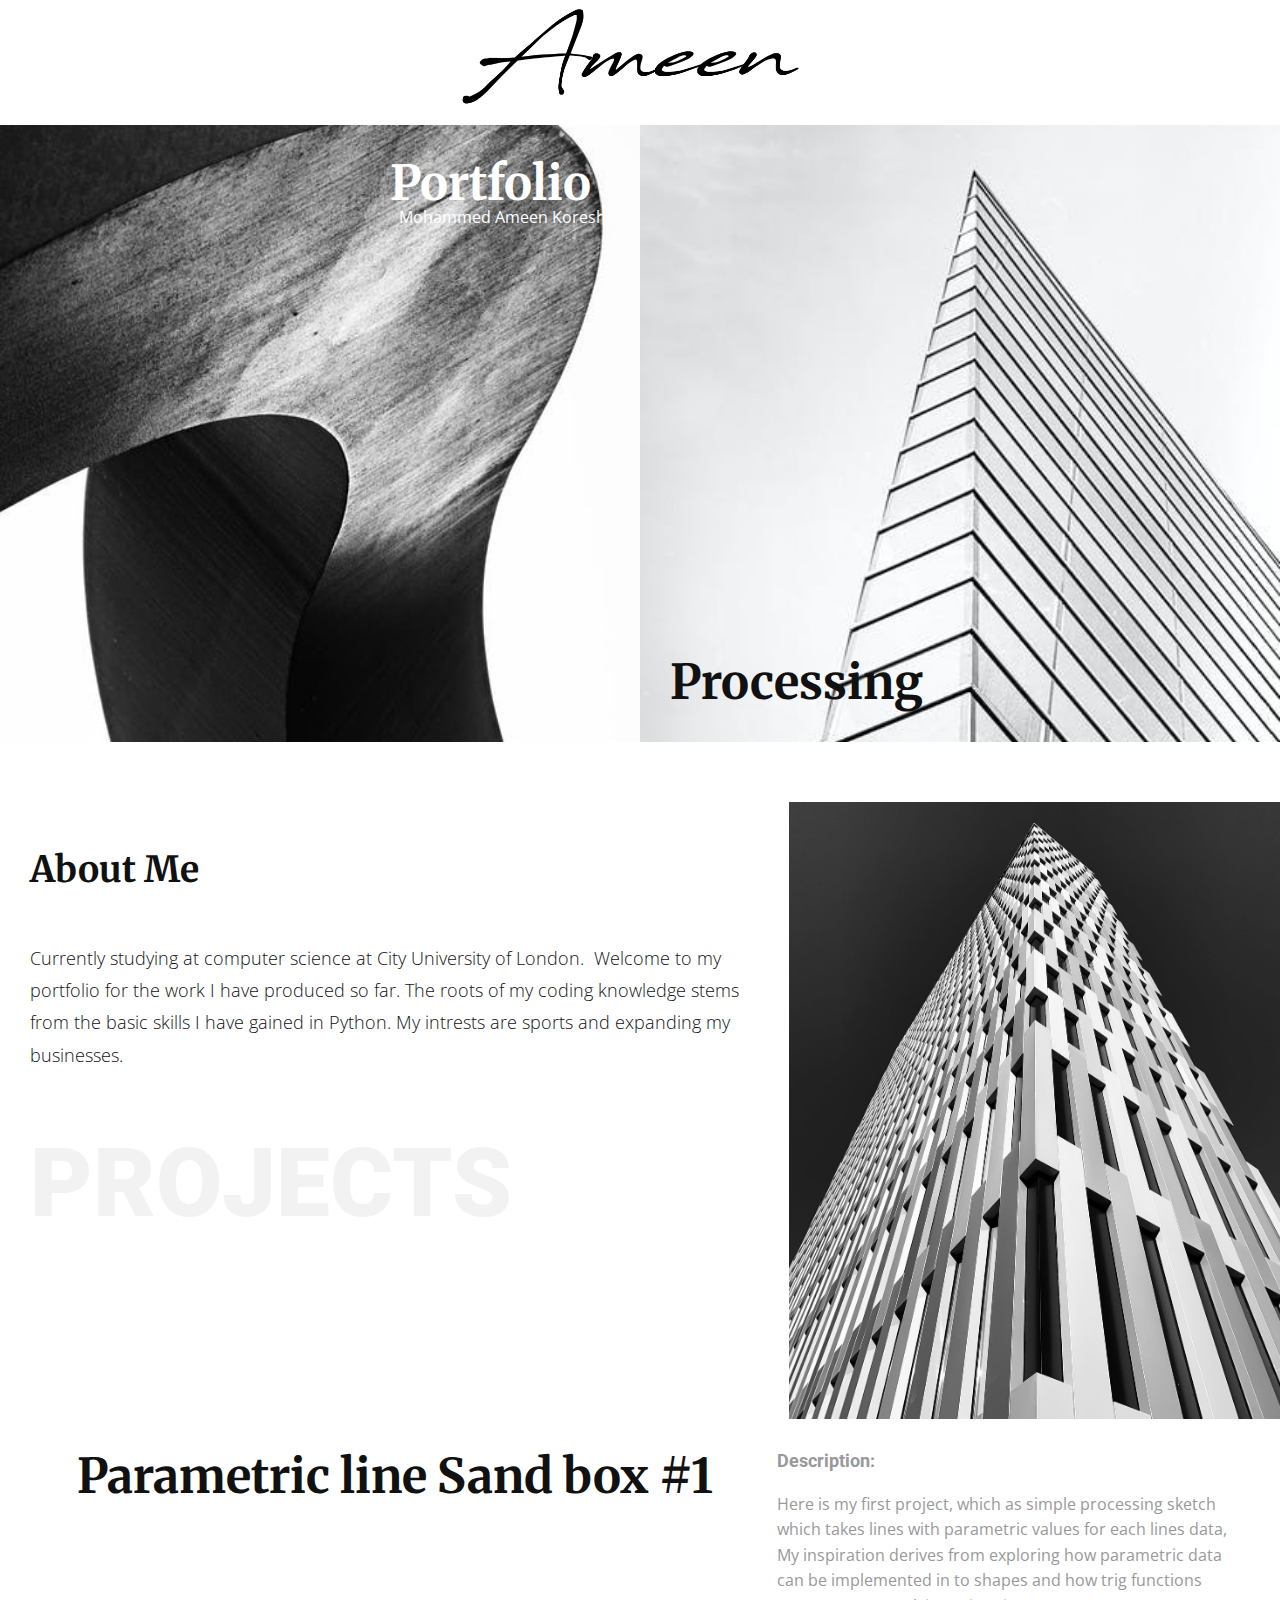
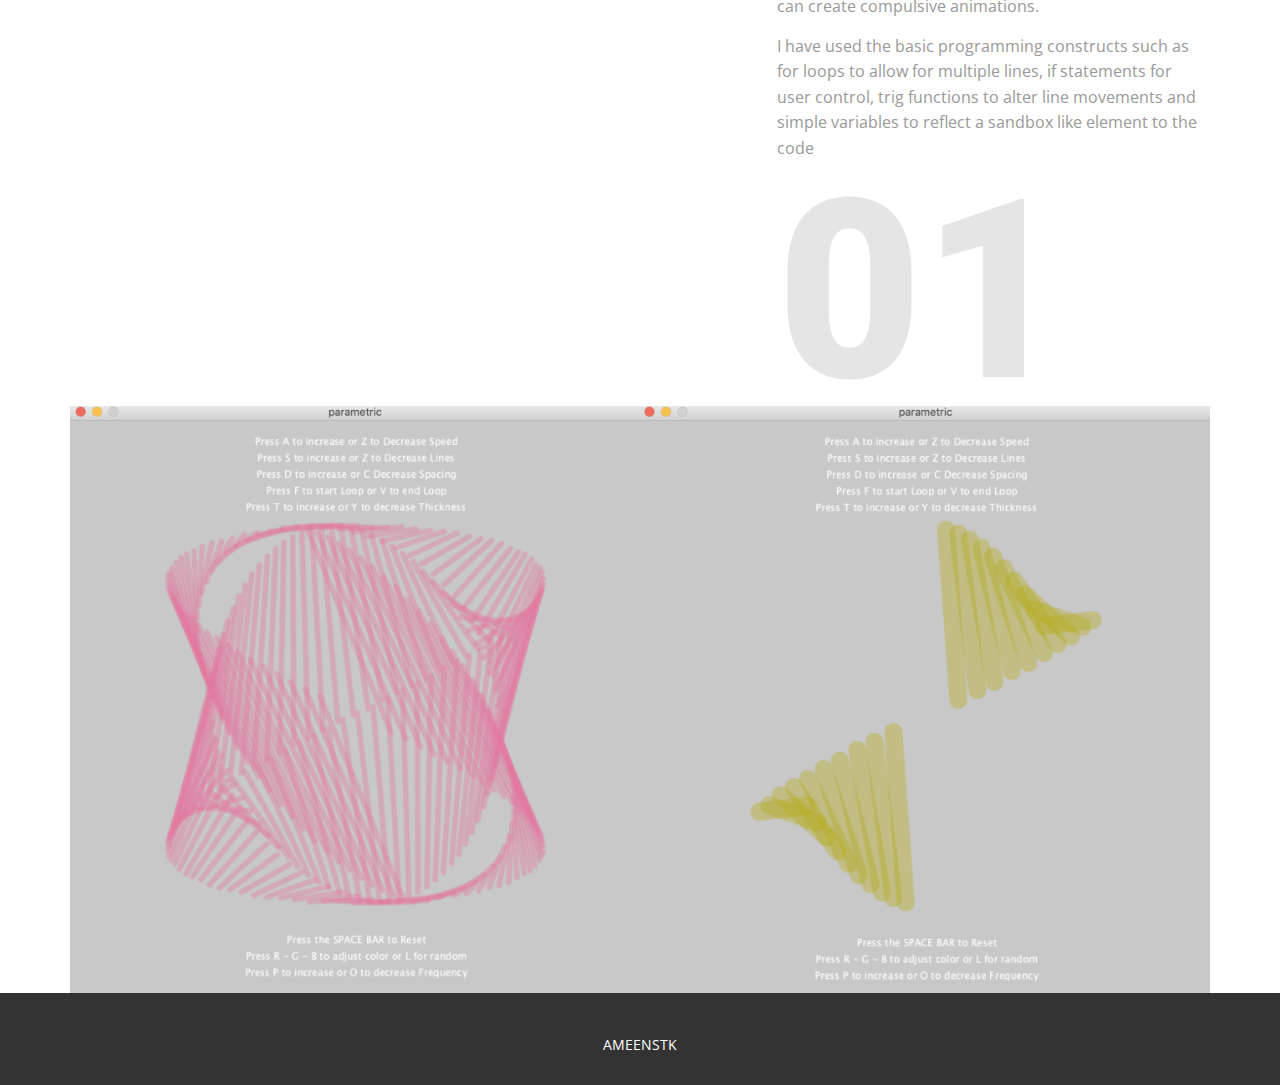
==== AmeenSTKs-Portfolio.html @ 67f72723 "ch" ====
<!DOCTYPE html>
<html style="font-size: 16px;">
  <head>
    <meta name="viewport" content="width=device-width, initial-scale=1.0">
    <meta charset="utf-8">
    <meta name="keywords" content="About Collaboration, business strategy, We help to capitalize on low hanging fruit to identify a ballpark value added activity to beta test. Nanotechnology immersion along the information highway will close the loop on focusing on the line., strategy, minimal, 01, ModernDesign">
    <meta name="description" content="">
    <meta name="page_type" content="np-template-header-footer-from-plugin">
    <title>AmeenSTKs Portfolio</title>
    <link rel="stylesheet" href="nicepage.css" media="screen">
<link rel="stylesheet" href="AmeenSTKs-Portfolio.css" media="screen">
    <script class="u-script" type="text/javascript" src="jquery.js" defer=""></script>
    <script class="u-script" type="text/javascript" src="nicepage.js" defer=""></script>
    <meta name="generator" content="Nicepage 2.27.1, nicepage.com">
    <link id="u-theme-google-font" rel="stylesheet" href="https://fonts.googleapis.com/css?family=Roboto:100,100i,300,300i,400,400i,500,500i,700,700i,900,900i|Open+Sans:300,300i,400,400i,600,600i,700,700i,800,800i">
    <link id="u-page-google-font" rel="stylesheet" href="https://fonts.googleapis.com/css?family=Merriweather:300,300i,400,400i,700,700i,900,990i|Roboto:100,100i,300,300i,400,400i,500,500i,700,700i,900,900i">
    
    
    
    
    <script type="application/ld+json">{
		"@context": "http://schema.org",
		"@type": "Organization",
		"name": "ameen",
		"url": "index.html"
}</script>
    <meta property="og:title" content="AmeenSTKs Portfolio">
    <meta property="og:type" content="website">
    <meta name="theme-color" content="#478ac9">
    <link rel="canonical" href="index.html">
    <meta property="og:url" content="index.html">
  </head>
  <body class="u-body"><header class="u-align-left u-clearfix u-header u-header" id="sec-c61f"><div class="u-clearfix u-sheet u-sheet-1">
        <img src="images/ameen.png" alt="" class="u-absolute-hcenter-lg u-absolute-hcenter-md u-absolute-hcenter-sm u-absolute-hcenter-xs u-expanded-height-lg u-expanded-height-md u-expanded-height-sm u-expanded-height-xs u-image u-image-default u-image-1" data-image-width="1500" data-image-height="500">
      </div></header>
    <section class="u-clearfix u-section-1" id="carousel_5f5e">
      <div class="u-clearfix u-expanded-width u-layout-wrap u-layout-wrap-1">
        <div class="u-layout">
          <div class="u-layout-row">
            <div class="u-align-right u-container-style u-image u-layout-cell u-size-30 u-image-1" data-image-width="500" data-image-height="750">
              <div class="u-container-layout u-valign-top u-container-layout-1">
                <h3 class="u-custom-font u-font-merriweather u-text u-text-body-alt-color u-text-1">Portfolio</h3>
                <p class="u-text u-text-body-alt-color u-text-2">Mohammed Ameen Koreshi</p>
              </div>
            </div>
            <div class="u-container-style u-image u-layout-cell u-right-cell u-size-30 u-image-2" data-image-width="422" data-image-height="750">
              <div class="u-container-layout u-valign-bottom-xl u-container-layout-2">
                <h3 class="u-custom-font u-font-merriweather u-text u-text-default u-text-3">Processing</h3>
              </div>
            </div>
          </div>
        </div>
      </div>
    </section>
    <section class="u-clearfix u-section-2" id="carousel_8c36">
      <div class="u-clearfix u-expanded-width u-layout-wrap u-layout-wrap-1">
        <div class="u-layout">
          <div class="u-layout-row">
            <div class="u-align-left u-container-style u-layout-cell u-left-cell u-size-37 u-layout-cell-1">
              <div class="u-container-layout u-valign-bottom-lg u-valign-bottom-md u-valign-bottom-sm u-valign-bottom-xs u-container-layout-1">
                <h2 class="u-custom-font u-font-merriweather u-text u-text-1">About Me</h2>
                <p class="u-text u-text-2">Currently studying at computer science at City University of London.&nbsp; Welcome to my portfolio for the work I have produced so far. The roots of my coding knowledge stems from the basic skills I have gained in Python. My intrests are sports and expanding my businesses.</p>
                <h1 class="u-text u-text-default u-text-grey-5 u-title u-text-3">PROJECTS</h1>
              </div>
            </div>
            <div class="u-container-style u-image u-layout-cell u-right-cell u-size-23 u-image-1">
              <div class="u-container-layout u-container-layout-2"></div>
            </div>
          </div>
        </div>
      </div>
    </section>
    <section class="u-clearfix u-valign-bottom-md u-valign-bottom-sm u-valign-bottom-xs u-section-3" id="carousel_b4fc">
      <div class="u-clearfix u-expanded-width u-layout-wrap u-layout-wrap-1">
        <div class="u-layout">
          <div class="u-layout-row">
            <div class="u-container-style u-layout-cell u-left-cell u-size-35 u-layout-cell-1">
              <div class="u-container-layout u-valign-top-lg u-valign-top-md u-valign-top-sm u-valign-top-xl u-container-layout-1">
                <h2 class="u-custom-font u-font-merriweather u-text u-text-1">Parametric line Sand box #1</h2>
                <div class="u-expand-resize u-shading u-uploaded-video u-video u-video-contain u-video-1">
                  <div style=" position: absolute;width:178%;left:-39%;height:178%;top:-39%" class="embed-responsive">
                    <iframe style="position: absolute;top: 0;left: 0;width: 100%;height: 100%;" class="embed-responsive-item" src="https://app.desktop.nicepage.com/app_desktop.html?autoplay=1" frameborder="0" allowfullscreen=""></iframe>
                  </div>
                </div>
              </div>
            </div>
            <div class="u-container-style u-layout-cell u-right-cell u-size-25 u-layout-cell-2">
              <div class="u-container-layout u-container-layout-2">
                <h6 class="u-text u-text-grey-40 u-text-2">Description:</h6>
                <p class="u-align-justify-md u-align-justify-sm u-align-justify-xs u-text u-text-grey-40 u-text-3">Here is my first project, which as simple processing sketch which takes lines with parametric values for each lines data, My inspiration derives from exploring how parametric data can be implemented in to shapes and how trig functions can create compulsive animations.</p>
                <p class="u-align-justify-md u-align-justify-sm u-align-justify-xs u-text u-text-grey-40 u-text-4">I have used the basic programming constructs such as for loops to allow for multiple lines, if statements for user control, trig functions to alter line movements and simple variables to reflect a sandbox like element to the code<br>
                </p>
                <h1 class="u-custom-font u-font-roboto u-text u-text-grey-10 u-text-5">01</h1>
              </div>
            </div>
          </div>
        </div>
      </div>
      <img src="images/k.png" alt="" class="u-image u-image-default u-image-1" data-image-width="1363" data-image-height="704">
    </section>
    
    
    <footer class="u-align-center u-clearfix u-footer u-grey-80 u-footer" id="sec-9068"><div class="u-clearfix u-sheet u-sheet-1">
        <p class="u-small-text u-text u-text-variant u-text-1">AMEENSTK</p>
      </div></footer>
  </body>
</html>
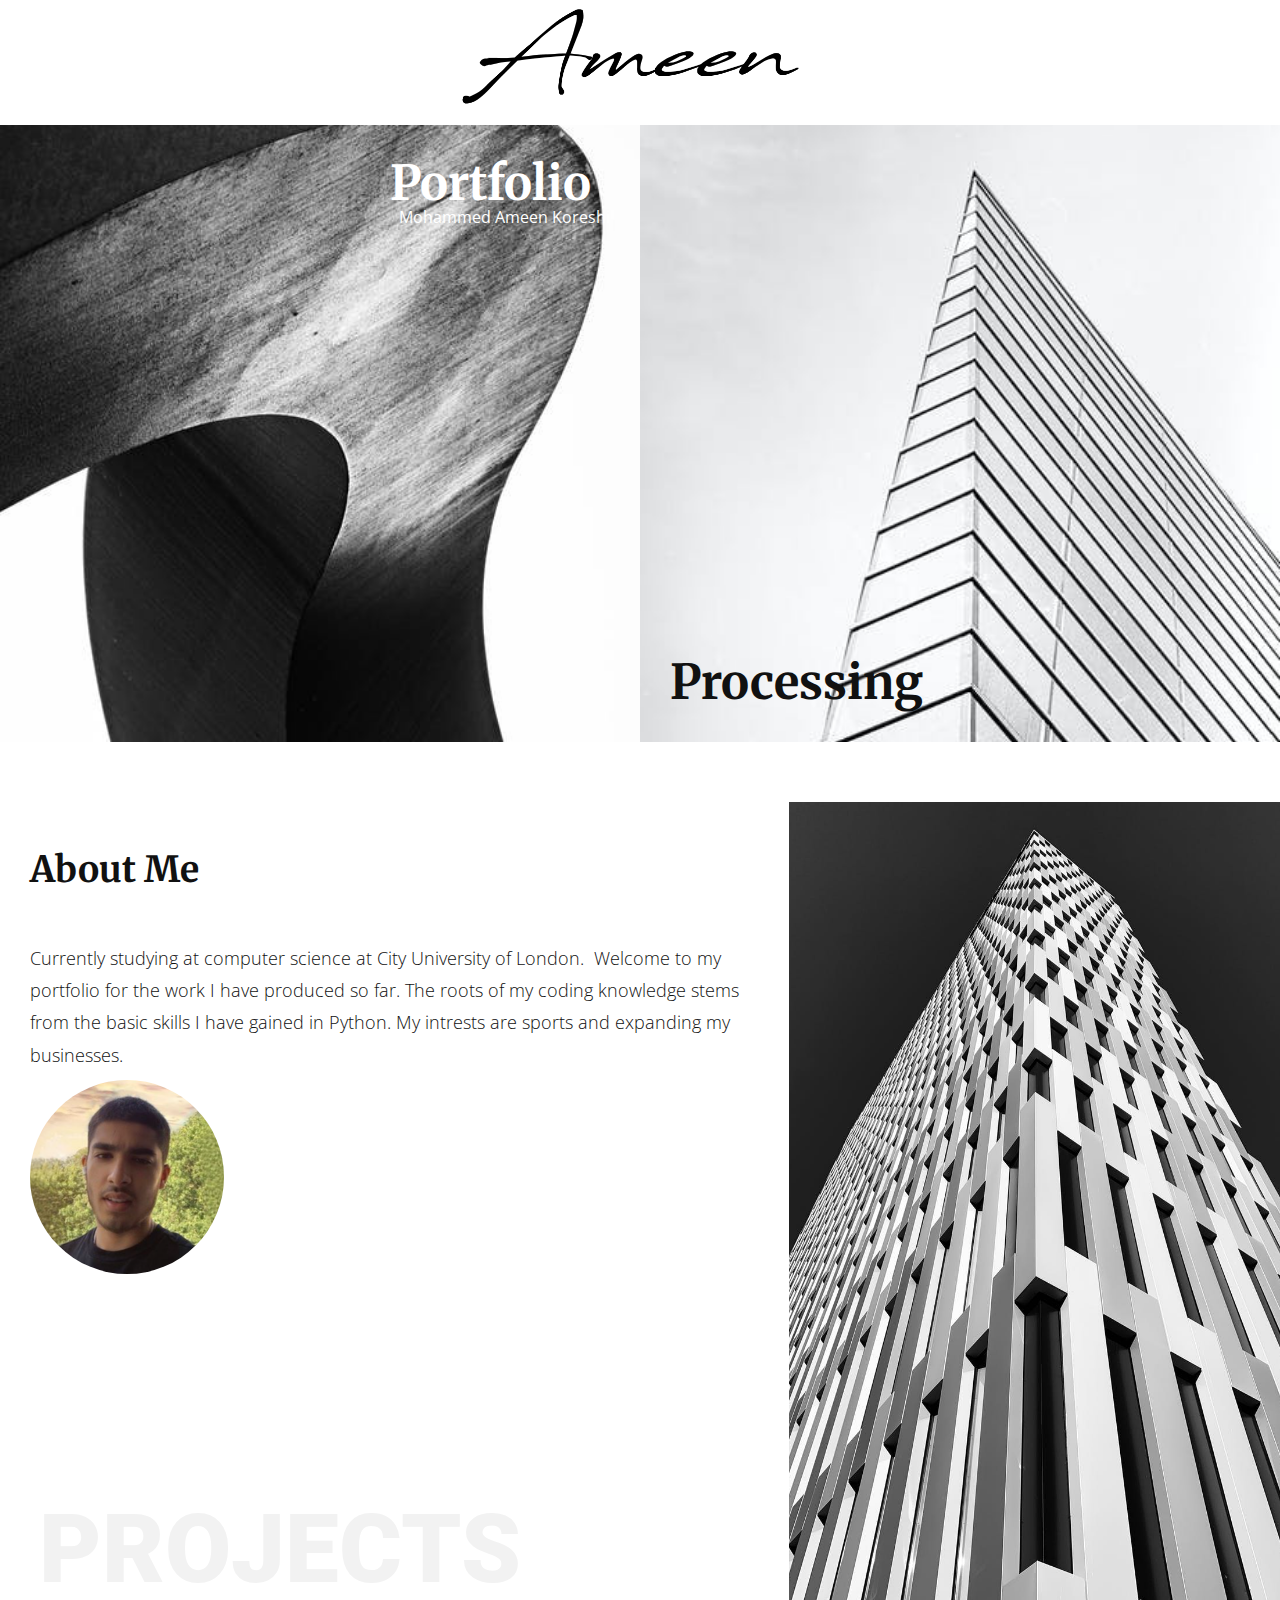
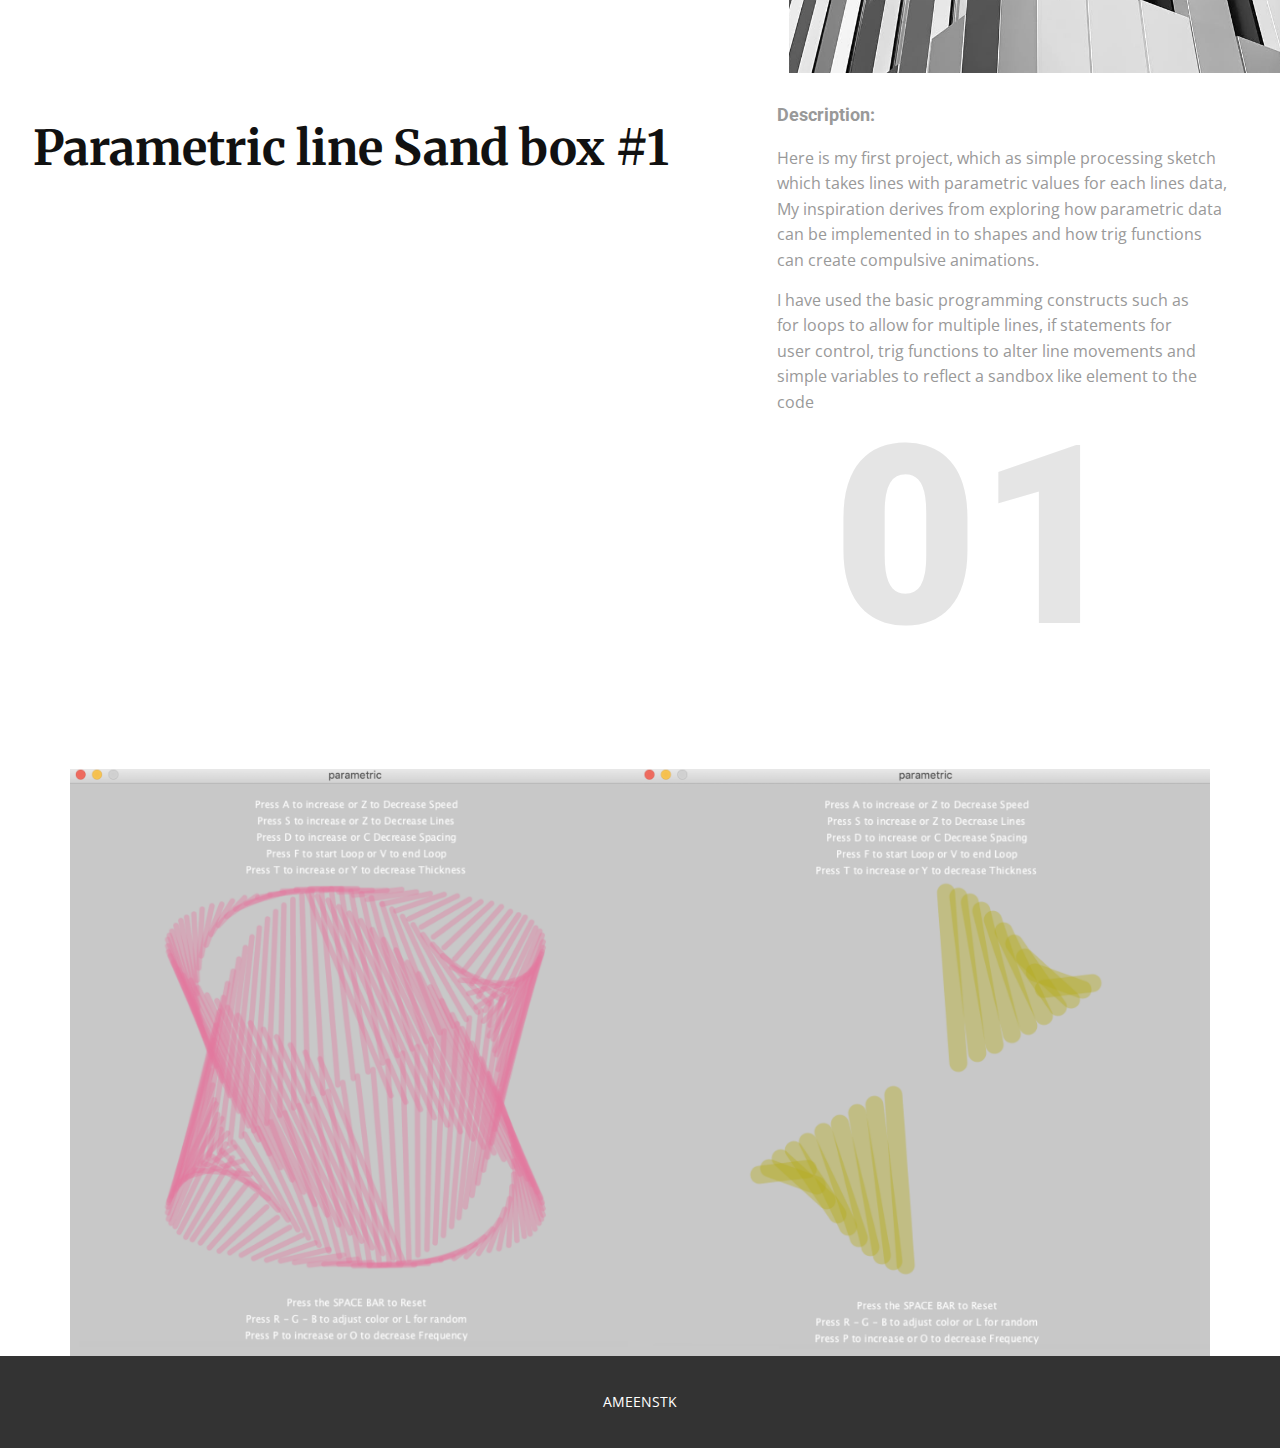
==== commit 4830adf6: "h" ====
--- a/AmeenSTKs-Portfolio.html
+++ b/AmeenSTKs-Portfolio.html
@@ -57,29 +57,30 @@
         <div class="u-layout">
           <div class="u-layout-row">
             <div class="u-align-left u-container-style u-layout-cell u-left-cell u-size-37 u-layout-cell-1">
-              <div class="u-container-layout u-valign-bottom-lg u-valign-bottom-md u-valign-bottom-sm u-valign-bottom-xs u-container-layout-1">
+              <div class="u-container-layout u-valign-top-lg u-valign-top-md u-valign-top-sm u-valign-top-xs u-container-layout-1">
                 <h2 class="u-custom-font u-font-merriweather u-text u-text-1">About Me</h2>
                 <p class="u-text u-text-2">Currently studying at computer science at City University of London.&nbsp; Welcome to my portfolio for the work I have produced so far. The roots of my coding knowledge stems from the basic skills I have gained in Python. My intrests are sports and expanding my businesses.</p>
+                <div alt="" class="u-image u-image-circle u-image-1" data-image-width="580" data-image-height="586"></div>
                 <h1 class="u-text u-text-default u-text-grey-5 u-title u-text-3">PROJECTS</h1>
               </div>
             </div>
-            <div class="u-container-style u-image u-layout-cell u-right-cell u-size-23 u-image-1">
+            <div class="u-container-style u-image u-layout-cell u-right-cell u-size-23 u-image-2">
               <div class="u-container-layout u-container-layout-2"></div>
             </div>
           </div>
         </div>
       </div>
     </section>
-    <section class="u-clearfix u-valign-bottom-md u-valign-bottom-sm u-valign-bottom-xs u-section-3" id="carousel_b4fc">
+    <section class="u-clearfix u-section-3" id="carousel_b4fc">
       <div class="u-clearfix u-expanded-width u-layout-wrap u-layout-wrap-1">
         <div class="u-layout">
           <div class="u-layout-row">
             <div class="u-container-style u-layout-cell u-left-cell u-size-35 u-layout-cell-1">
-              <div class="u-container-layout u-valign-top-lg u-valign-top-md u-valign-top-sm u-valign-top-xl u-container-layout-1">
+              <div class="u-container-layout u-container-layout-1">
                 <h2 class="u-custom-font u-font-merriweather u-text u-text-1">Parametric line Sand box #1</h2>
-                <div class="u-expand-resize u-shading u-uploaded-video u-video u-video-contain u-video-1">
+                <div class="u-expand-resize u-shading u-video u-video-1">
                   <div style=" position: absolute;width:178%;left:-39%;height:178%;top:-39%" class="embed-responsive">
-                    <iframe style="position: absolute;top: 0;left: 0;width: 100%;height: 100%;" class="embed-responsive-item" src="https://app.desktop.nicepage.com/app_desktop.html?autoplay=1" frameborder="0" allowfullscreen=""></iframe>
+                    <iframe style="position: absolute;top: 0;left: 0;width: 100%;height: 100%;" class="embed-responsive-item" src="https://player.vimeo.com/video/466357451?loop=0&amp;muted=0&amp;title=0&amp;autoplay=1" frameborder="0" allowfullscreen=""></iframe>
                   </div>
                 </div>
               </div>
@@ -100,7 +101,7 @@
     </section>
     
     
-    <footer class="u-align-center u-clearfix u-footer u-grey-80 u-footer" id="sec-9068"><div class="u-clearfix u-sheet u-sheet-1">
+    <footer class="u-align-center u-clearfix u-footer u-grey-80 u-footer" id="sec-9068"><div class="u-clearfix u-sheet u-valign-middle u-sheet-1">
         <p class="u-small-text u-text u-text-variant u-text-1">AMEENSTK</p>
       </div></footer>
   </body>
--- a/nicepage.css
+++ b/nicepage.css
@@ -30197,8 +30197,9 @@
 .u-header .u-image-1 {width: 340px; height: auto; margin-top: initial; margin-bottom: initial} }
  .u-footer {background-image: none}
 .u-footer .u-sheet-1 {min-height: 92px}
-.u-footer .u-text-1 {width: 417px; margin: 41px auto 29px} 
-@media (max-width: 1199px){ .u-footer .u-sheet-1 {min-height: 99px} }
+.u-footer .u-text-1 {width: 417px; margin: 35px auto} 
+@media (max-width: 1199px){ .u-footer .u-sheet-1 {min-height: 99px}
+.u-footer .u-text-1 {width: 417px} }
 @media (max-width: 991px){ .u-footer .u-sheet-1 {min-height: 76px} }
 @media (max-width: 767px){ .u-footer .u-sheet-1 {min-height: 57px} }
 @media (max-width: 575px){ .u-footer .u-sheet-1 {min-height: 36px}
--- a/AmeenSTKs-Portfolio.css
+++ b/AmeenSTKs-Portfolio.css
@@ -37,94 +37,101 @@
 .u-section-1 .u-image-2 {min-height: 368px}
 .u-section-1 .u-text-3 {font-size: 1.875rem; margin-top: 0} }.u-section-2 {background-image: none; min-height: 614px}
 .u-section-2 .u-layout-wrap-1 {margin: 0 0 0 auto}
-.u-section-2 .u-layout-cell-1 {min-height: 617px}
+.u-section-2 .u-layout-cell-1 {min-height: 871px}
 .u-section-2 .u-container-layout-1 {padding: 30px}
 .u-section-2 .u-text-1 {line-height: 1.6; font-weight: 700; background-image: none; font-size: 2.25rem; margin: 9px 0 0}
 .u-section-2 .u-text-2 {font-size: 1.125rem; line-height: 1.8; font-weight: 300; margin: 43px 0 0}
-.u-section-2 .u-text-3 {font-weight: 900; font-size: 6rem; line-height: 1; margin: 64px auto 0 0}
-.u-section-2 .u-image-1 {min-height: 617px; background-image: url("images/pexels-photo-4214764.jpeg"); background-position: 50% 0%}
+.u-section-2 .u-image-1 {width: 194px; height: 194px; background-image: url("images/Screenshot2020-10-08at20.44.09.png"); background-position: 50% 50%; margin: 9px auto 0 0}
+.u-section-2 .u-text-3 {font-weight: 900; font-size: 6rem; line-height: 1; margin: 227px auto 0 9px}
+.u-section-2 .u-image-2 {min-height: 617px; background-image: url("images/pexels-photo-4214764.jpeg"); background-position: 50% 0%}
 .u-section-2 .u-container-layout-2 {padding: 30px} 
 
 @media (max-width: 1199px){ .u-section-2 {min-height: 506px}
 .u-section-2 .u-layout-wrap-1 {margin-right: initial; margin-left: initial}
-.u-section-2 .u-layout-cell-1 {min-height: 644px}
+.u-section-2 .u-layout-cell-1 {min-height: 967px}
 .u-section-2 .u-container-layout-1 {padding-top: 25px}
-.u-section-2 .u-text-1 {margin-top: 0}
-.u-section-2 .u-text-2 {margin-top: 0}
-.u-section-2 .u-text-3 {margin-top: 308px; margin-left: 50px; margin-right: 50px}
-.u-section-2 .u-image-1 {min-height: 509px} }
+.u-section-2 .u-text-1 {width: auto; margin-top: 0; margin-right: -9px; margin-left: 9px}
+.u-section-2 .u-text-2 {width: auto; margin-top: 0; margin-right: -9px; margin-left: 9px}
+.u-section-2 .u-image-1 {margin-top: 16px; margin-left: 9px}
+.u-section-2 .u-text-3 {margin-top: 421px; margin-left: 50px; margin-right: 50px}
+.u-section-2 .u-image-2 {min-height: 509px} }
 
 @media (max-width: 991px){ .u-section-2 {min-height: 388px}
 .u-section-2 .u-layout-cell-1 {min-height: 100px}
-.u-section-2 .u-text-3 {font-size: 3rem; margin-right: 37px; margin-left: 37px; width: auto}
-.u-section-2 .u-image-1 {min-height: 390px} }
+.u-section-2 .u-text-1 {margin-left: 0; margin-right: 0}
+.u-section-2 .u-text-2 {margin-left: 0; margin-right: 0}
+.u-section-2 .u-image-1 {margin-top: -81px; margin-left: 0}
+.u-section-2 .u-text-3 {font-size: 3rem; width: auto; margin-top: 156px; margin-left: 37px; margin-right: 37px}
+.u-section-2 .u-image-2 {min-height: 390px} }
 
 @media (max-width: 767px){ .u-section-2 {min-height: 973px}
 .u-section-2 .u-container-layout-1 {padding-left: 10px; padding-right: 10px}
-.u-section-2 .u-text-3 {font-size: 4.5rem; margin-right: 50px; margin-left: 50px}
-.u-section-2 .u-image-1 {min-height: 763px}
+.u-section-2 .u-image-1 {margin-top: -57px}
+.u-section-2 .u-text-3 {font-size: 4.5rem; margin-top: 132px; margin-left: 50px; margin-right: 50px}
+.u-section-2 .u-image-2 {min-height: 763px}
 .u-section-2 .u-container-layout-2 {padding-left: 10px; padding-right: 10px} }
 
 @media (max-width: 575px){ .u-section-2 {min-height: 650px}
 .u-section-2 .u-text-1 {font-size: 1.875rem}
-.u-section-2 .u-text-3 {font-size: 3rem; margin-right: 31px; margin-left: 31px}
-.u-section-2 .u-image-1 {min-height: 553px} }.u-section-3 {min-height: 1174px}
+.u-section-2 .u-image-1 {margin-top: -81px}
+.u-section-2 .u-text-3 {font-size: 3rem; margin-top: 156px; margin-left: 31px; margin-right: 31px}
+.u-section-2 .u-image-2 {min-height: 553px} }.u-section-3 {min-height: 1174px}
 .u-section-3 .u-layout-wrap-1 {margin: 1px auto 0 0}
-.u-section-3 .u-layout-cell-1 {min-height: 667px}
+.u-section-3 .u-layout-cell-1 {min-height: 776px}
 .u-section-3 .u-container-layout-1 {padding: 30px 30px 27px}
-.u-section-3 .u-text-1 {font-size: 3rem; font-weight: 700; margin: 0 -44px 0 47px}
-.u-section-3 .u-video-1 {width: 628px; height: 381px; filter: brightness(0.45); margin: 18px auto 0 45px}
+.u-section-3 .u-text-1 {font-size: 3rem; font-weight: 700; margin: 18px 0 0 3px}
+.u-section-3 .u-video-1 {width: 609px; height: 471px; filter: brightness(0.45); animation-duration: 1000ms; margin: 39px 32px 0 auto}
 .u-section-3 .u-layout-cell-2 {min-height: 667px}
 .u-section-3 .u-container-layout-2 {padding: 30px}
 .u-section-3 .u-text-2 {font-weight: 700; margin: 0 360px 0 0}
 .u-section-3 .u-text-3 {margin: 20px 18px 0 0}
 .u-section-3 .u-text-4 {font-size: 1rem; margin: 14px 46px 0 0}
-.u-section-3 .u-text-5 {font-size: 15.625rem; line-height: 0.8; font-weight: 900; margin: 30px auto 0}
+.u-section-3 .u-text-5 {font-size: 15.625rem; line-height: 0.8; font-weight: 900; margin: 22px -56px 0 56px}
 .u-section-3 .u-image-1 {width: 1140px; height: 587px; margin: -81px auto 0} 
 
-@media (max-width: 1199px){ .u-section-3 {min-height: 1389px}
-.u-section-3 .u-layout-wrap-1 {margin-right: initial; margin-left: initial}
+@media (max-width: 1199px){ .u-section-3 {min-height: 1102px}
+.u-section-3 .u-layout-wrap-1 {margin-top: 2px; margin-right: initial; margin-left: initial}
 .u-section-3 .u-layout-cell-1 {min-height: 693px}
 .u-section-3 .u-container-layout-1 {padding-bottom: 0}
-.u-section-3 .u-text-1 {width: auto; margin-right: -30px; margin-left: 30px}
-.u-section-3 .u-video-1 {width: 488px; margin-top: 52px; margin-right: 17px; margin-left: auto}
+.u-section-3 .u-text-1 {width: auto; margin-top: -51px; margin-right: -30px; margin-left: 30px}
+.u-section-3 .u-video-1 {width: 488px; margin-top: -1px; margin-right: 17px}
 .u-section-3 .u-layout-cell-2 {min-height: 693px}
 .u-section-3 .u-container-layout-2 {padding-top: 3px}
 .u-section-3 .u-text-2 {width: auto; margin-top: 52px; margin-right: 115px}
 .u-section-3 .u-text-3 {width: auto; margin-top: 8px; margin-right: 42px}
 .u-section-3 .u-text-4 {width: auto; margin-top: 12px; margin-right: 20px}
-.u-section-3 .u-text-5 {width: auto; margin-top: 8px; margin-left: 31px}
-.u-section-3 .u-image-1 {width: 940px; height: 487px} }
+.u-section-3 .u-text-5 {width: auto; margin-top: 8px; margin-right: 0; margin-left: 31px}
+.u-section-3 .u-image-1 {width: 940px; height: 487px; margin-bottom: 2px} }
 
 @media (max-width: 991px){ .u-section-3 {min-height: 1060px}
 .u-section-3 .u-layout-cell-1 {min-height: 654px}
-.u-section-3 .u-text-1 {margin-right: -17px; margin-left: 17px}
-.u-section-3 .u-video-1 {width: 360px; height: 460px; margin-top: 29px}
+.u-section-3 .u-text-1 {margin-top: 5px; margin-right: -17px; margin-left: 17px}
+.u-section-3 .u-video-1 {width: 360px; height: 460px; margin-top: -80px}
 .u-section-3 .u-layout-cell-2 {min-height: 654px}
 .u-section-3 .u-text-2 {margin-top: 22px; margin-right: 94px; margin-left: -26px}
 .u-section-3 .u-text-3 {margin-top: 17px; margin-right: 26px; margin-left: -26px}
 .u-section-3 .u-text-4 {margin-top: 10px; margin-right: 26px; margin-left: -26px}
 .u-section-3 .u-text-5 {margin: 22px 22px -46px -30px}
-.u-section-3 .u-image-1 {width: 720px; height: 373px; margin-top: 32px} }
+.u-section-3 .u-image-1 {width: 720px; height: 373px} }
 
 @media (max-width: 767px){ .u-section-3 {min-height: 1374px}
-.u-section-3 .u-layout-cell-1 {min-height: 100px}
+.u-section-3 .u-layout-cell-1 {min-height: 519px}
 .u-section-3 .u-container-layout-1 {padding-left: 10px; padding-right: 10px}
 .u-section-3 .u-layout-cell-2 {min-height: 368px}
 .u-section-3 .u-container-layout-2 {padding-left: 10px; padding-right: 10px}
 .u-section-3 .u-text-2 {margin-top: -38px; margin-right: 160px; margin-left: 43px}
 .u-section-3 .u-text-3 {margin-top: 29px; margin-right: 40px; margin-left: 43px}
-.u-section-3 .u-text-4 {margin-top: 31px; margin-left: 43px; margin-right: 43px; width: auto}
+.u-section-3 .u-text-4 {margin-top: 31px; margin-left: 43px; margin-right: 43px}
 .u-section-3 .u-text-5 {margin: 29px -95px -112px 171px}
-.u-section-3 .u-image-1 {width: 540px; height: 280px; margin-top: 102px} }
+.u-section-3 .u-image-1 {width: 540px; height: 280px} }
 
 @media (max-width: 575px){ .u-section-3 {min-height: 1045px}
 .u-section-3 .u-layout-cell-1 {min-height: 552px}
-.u-section-3 .u-text-1 {font-size: 1.875rem; margin-left: 0; margin-right: 0}
-.u-section-3 .u-video-1 {width: 320px; height: 407px; margin-top: 9px; margin-right: auto; margin-left: 40px}
+.u-section-3 .u-text-1 {font-size: 1.875rem; margin-top: -68px; margin-left: 0; margin-right: 0}
+.u-section-3 .u-video-1 {width: 320px; height: 407px; margin-top: 44px; margin-right: 0; margin-left: 40px}
 .u-section-3 .u-layout-cell-2 {min-height: 229px}
 .u-section-3 .u-text-2 {margin-top: -54px; margin-right: 12px; margin-left: 156px}
 .u-section-3 .u-text-3 {margin-top: 147px; margin-right: 0; margin-left: 10px}
-.u-section-3 .u-text-4 {width: auto; margin-top: -287px; margin-right: 0; margin-left: 10px}
+.u-section-3 .u-text-4 {margin-top: -287px; margin-right: 0; margin-left: 10px}
 .u-section-3 .u-text-5 {font-size: 6rem; margin: 172px -116px -154px 163px}
-.u-section-3 .u-image-1 {width: 340px; height: 176px; margin-top: 162px} }+.u-section-3 .u-image-1 {width: 340px; height: 176px} }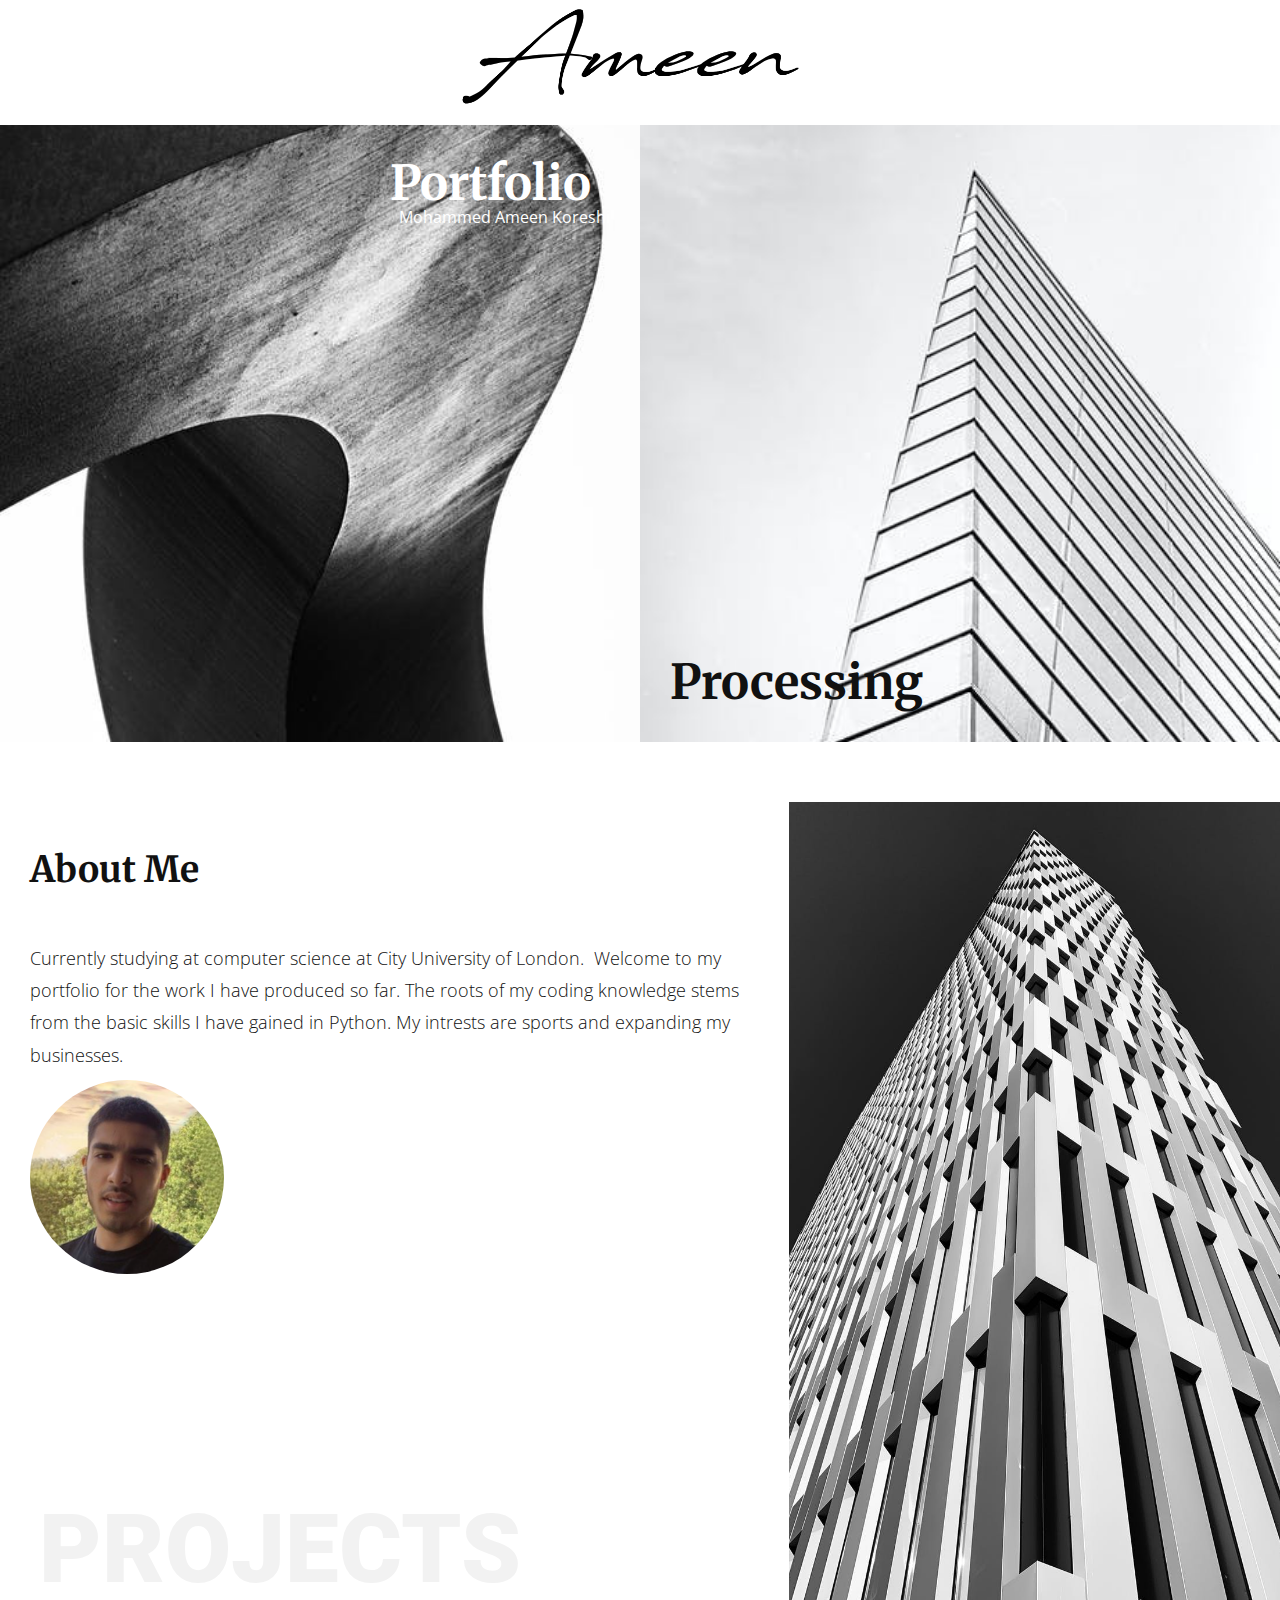
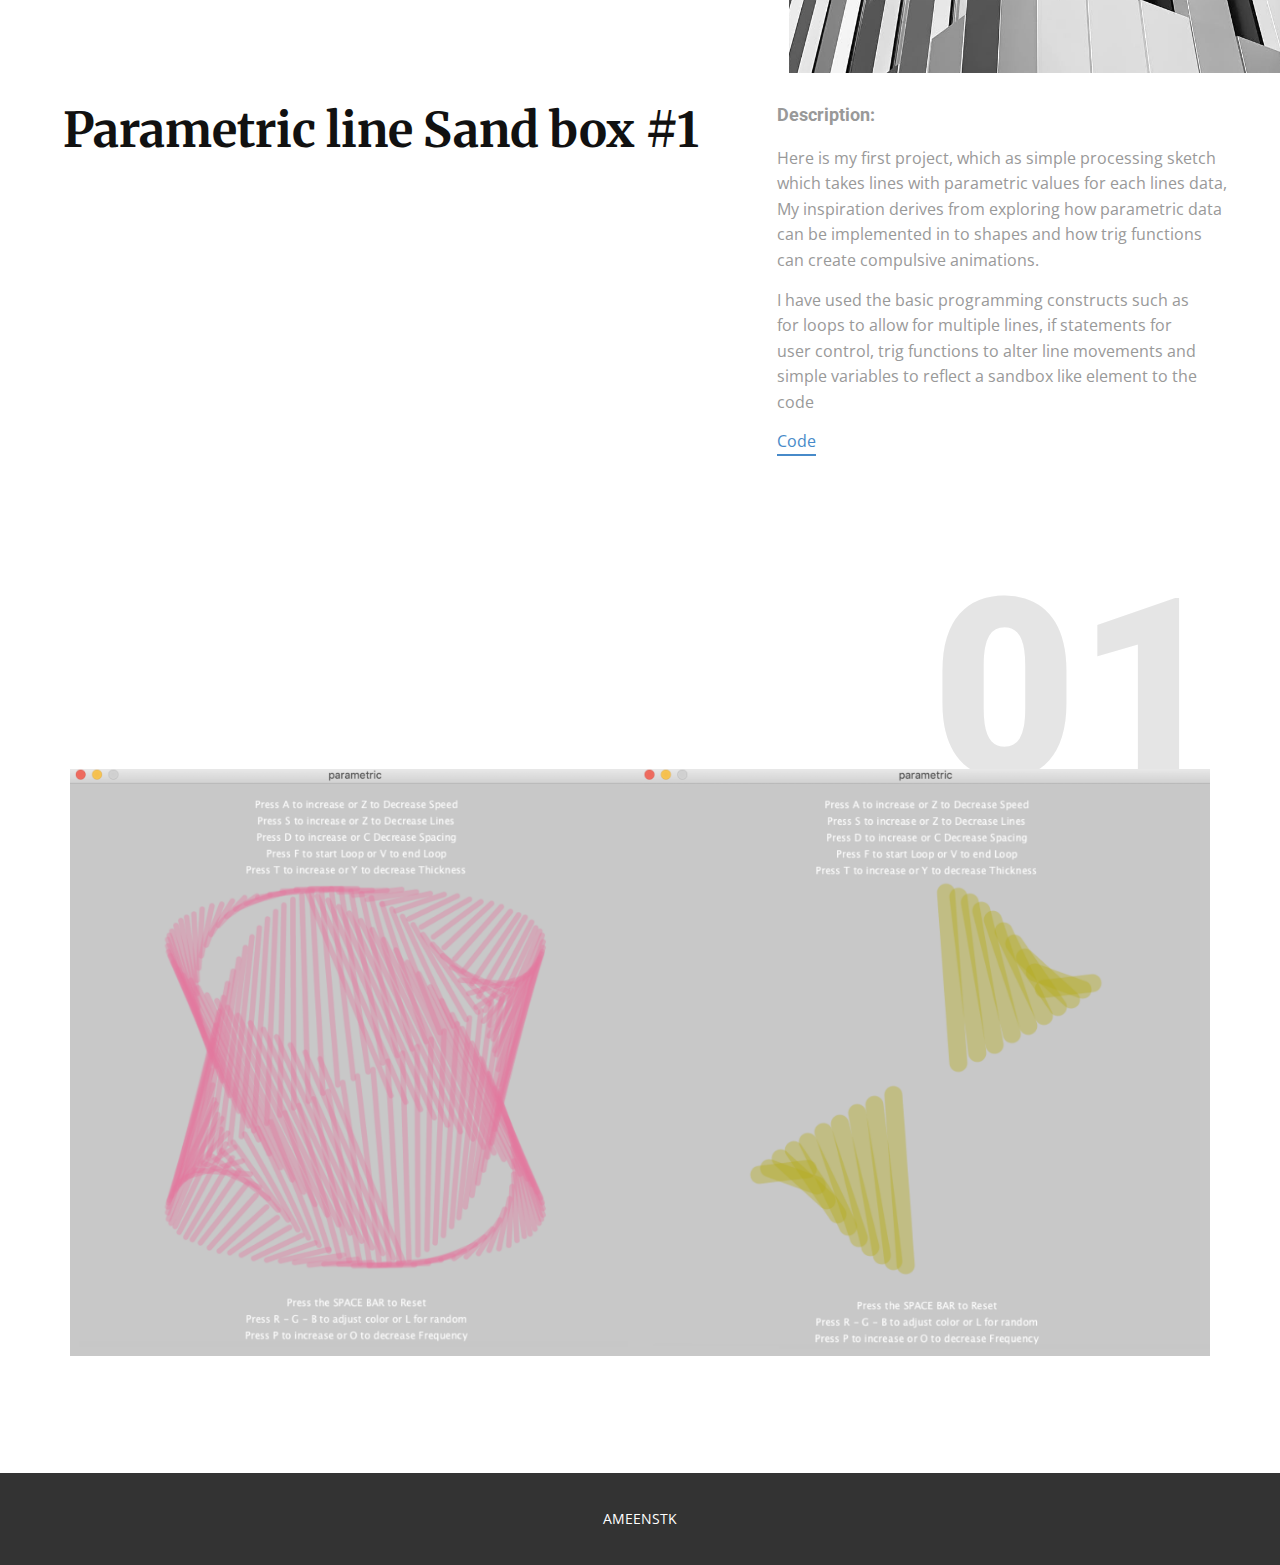
==== commit ca53733a: "fnished" ====
--- a/AmeenSTKs-Portfolio.html
+++ b/AmeenSTKs-Portfolio.html
@@ -76,10 +76,10 @@
         <div class="u-layout">
           <div class="u-layout-row">
             <div class="u-container-style u-layout-cell u-left-cell u-size-35 u-layout-cell-1">
-              <div class="u-container-layout u-container-layout-1">
+              <div class="u-container-layout u-valign-top-lg u-valign-top-xl u-container-layout-1">
                 <h2 class="u-custom-font u-font-merriweather u-text u-text-1">Parametric line Sand box #1</h2>
-                <div class="u-expand-resize u-shading u-video u-video-1">
-                  <div style=" position: absolute;width:178%;left:-39%;height:178%;top:-39%" class="embed-responsive">
+                <div class="u-expand-resize u-shading u-video u-video-contain u-video-1">
+                  <div style="position: absolute;" class="embed-responsive">
                     <iframe style="position: absolute;top: 0;left: 0;width: 100%;height: 100%;" class="embed-responsive-item" src="https://player.vimeo.com/video/466357451?loop=0&amp;muted=0&amp;title=0&amp;autoplay=1" frameborder="0" allowfullscreen=""></iframe>
                   </div>
                 </div>
@@ -91,6 +91,7 @@
                 <p class="u-align-justify-md u-align-justify-sm u-align-justify-xs u-text u-text-grey-40 u-text-3">Here is my first project, which as simple processing sketch which takes lines with parametric values for each lines data, My inspiration derives from exploring how parametric data can be implemented in to shapes and how trig functions can create compulsive animations.</p>
                 <p class="u-align-justify-md u-align-justify-sm u-align-justify-xs u-text u-text-grey-40 u-text-4">I have used the basic programming constructs such as for loops to allow for multiple lines, if statements for user control, trig functions to alter line movements and simple variables to reflect a sandbox like element to the code<br>
                 </p>
+                <a href="https://github.com/AmeenSTK/adbx716/tree/master/parametric" class="u-active-none u-border-2 u-border-palette-1-base u-btn u-btn-rectangle u-button-style u-hover-none u-none u-btn-1">Code</a>
                 <h1 class="u-custom-font u-font-roboto u-text u-text-grey-10 u-text-5">01</h1>
               </div>
             </div>
--- a/AmeenSTKs-Portfolio.css
+++ b/AmeenSTKs-Portfolio.css
@@ -75,63 +75,69 @@
 .u-section-2 .u-text-1 {font-size: 1.875rem}
 .u-section-2 .u-image-1 {margin-top: -81px}
 .u-section-2 .u-text-3 {font-size: 3rem; margin-top: 156px; margin-left: 31px; margin-right: 31px}
-.u-section-2 .u-image-2 {min-height: 553px} }.u-section-3 {min-height: 1174px}
+.u-section-2 .u-image-2 {min-height: 553px} }.u-section-3 {min-height: 1400px}
 .u-section-3 .u-layout-wrap-1 {margin: 1px auto 0 0}
 .u-section-3 .u-layout-cell-1 {min-height: 776px}
 .u-section-3 .u-container-layout-1 {padding: 30px 30px 27px}
-.u-section-3 .u-text-1 {font-size: 3rem; font-weight: 700; margin: 18px 0 0 3px}
-.u-section-3 .u-video-1 {width: 609px; height: 471px; filter: brightness(0.45); animation-duration: 1000ms; margin: 39px 32px 0 auto}
-.u-section-3 .u-layout-cell-2 {min-height: 667px}
+.u-section-3 .u-text-1 {font-size: 3rem; font-weight: 700; margin: 0 -30px 0 33px}
+.u-section-3 .u-video-1 {width: 755px; height: 582px; filter: brightness(0.45); animation-duration: 1000ms; margin: 21px -30px 0 auto}
+.u-section-3 .u-layout-cell-2 {min-height: 776px}
 .u-section-3 .u-container-layout-2 {padding: 30px}
-.u-section-3 .u-text-2 {font-weight: 700; margin: 0 360px 0 0}
+.u-section-3 .u-text-2 {font-weight: 700; margin: 0 -155px 0 0}
 .u-section-3 .u-text-3 {margin: 20px 18px 0 0}
 .u-section-3 .u-text-4 {font-size: 1rem; margin: 14px 46px 0 0}
-.u-section-3 .u-text-5 {font-size: 15.625rem; line-height: 0.8; font-weight: 900; margin: 22px -56px 0 56px}
-.u-section-3 .u-image-1 {width: 1140px; height: 587px; margin: -81px auto 0} 
+.u-section-3 .u-btn-1 {background-image: none; border-style: none none solid; margin: 13px auto 0 0; padding: 0}
+.u-section-3 .u-text-5 {font-size: 15.625rem; line-height: 0.8; font-weight: 900; margin: 135px -155px 0 155px}
+.u-section-3 .u-image-1 {width: 1140px; height: 587px; margin: -81px auto 60px} 
 
 @media (max-width: 1199px){ .u-section-3 {min-height: 1102px}
 .u-section-3 .u-layout-wrap-1 {margin-top: 2px; margin-right: initial; margin-left: initial}
 .u-section-3 .u-layout-cell-1 {min-height: 693px}
 .u-section-3 .u-container-layout-1 {padding-bottom: 0}
-.u-section-3 .u-text-1 {width: auto; margin-top: -51px; margin-right: -30px; margin-left: 30px}
+.u-section-3 .u-text-1 {width: auto; margin-top: -51px; margin-left: 30px}
 .u-section-3 .u-video-1 {width: 488px; margin-top: -1px; margin-right: 17px}
 .u-section-3 .u-layout-cell-2 {min-height: 693px}
 .u-section-3 .u-container-layout-2 {padding-top: 3px}
 .u-section-3 .u-text-2 {width: auto; margin-top: 52px; margin-right: 115px}
 .u-section-3 .u-text-3 {width: auto; margin-top: 8px; margin-right: 42px}
 .u-section-3 .u-text-4 {width: auto; margin-top: 12px; margin-right: 20px}
-.u-section-3 .u-text-5 {width: auto; margin-top: 8px; margin-right: 0; margin-left: 31px}
+.u-section-3 .u-btn-1 {margin-top: 8px}
+.u-section-3 .u-text-5 {margin-top: -27px; margin-left: 16px; margin-right: 16px}
 .u-section-3 .u-image-1 {width: 940px; height: 487px; margin-bottom: 2px} }
 
 @media (max-width: 991px){ .u-section-3 {min-height: 1060px}
-.u-section-3 .u-layout-cell-1 {min-height: 654px}
+.u-section-3 .u-layout-cell-1 {min-height: 691px}
 .u-section-3 .u-text-1 {margin-top: 5px; margin-right: -17px; margin-left: 17px}
-.u-section-3 .u-video-1 {width: 360px; height: 460px; margin-top: -80px}
-.u-section-3 .u-layout-cell-2 {min-height: 654px}
+.u-section-3 .u-video-1 {width: 360px; height: 460px; margin-top: -16px; margin-right: auto; margin-left: 17px}
+.u-section-3 .u-layout-cell-2 {min-height: 691px}
 .u-section-3 .u-text-2 {margin-top: 22px; margin-right: 94px; margin-left: -26px}
 .u-section-3 .u-text-3 {margin-top: 17px; margin-right: 26px; margin-left: -26px}
 .u-section-3 .u-text-4 {margin-top: 10px; margin-right: 26px; margin-left: -26px}
-.u-section-3 .u-text-5 {margin: 22px 22px -46px -30px}
-.u-section-3 .u-image-1 {width: 720px; height: 373px} }
+.u-section-3 .u-btn-1 {margin-top: -10px; margin-right: 41px; margin-left: auto}
+.u-section-3 .u-text-5 {width: auto; margin: 5px 0 -9px -8px}
+.u-section-3 .u-image-1 {width: 720px; height: 373px; margin-top: -6px; margin-bottom: 0} }
 
 @media (max-width: 767px){ .u-section-3 {min-height: 1374px}
-.u-section-3 .u-layout-cell-1 {min-height: 519px}
+.u-section-3 .u-layout-cell-1 {min-height: 583px}
 .u-section-3 .u-container-layout-1 {padding-left: 10px; padding-right: 10px}
+.u-section-3 .u-video-1 {margin-top: -33px; margin-left: auto}
 .u-section-3 .u-layout-cell-2 {min-height: 368px}
 .u-section-3 .u-container-layout-2 {padding-left: 10px; padding-right: 10px}
 .u-section-3 .u-text-2 {margin-top: -38px; margin-right: 160px; margin-left: 43px}
 .u-section-3 .u-text-3 {margin-top: 29px; margin-right: 40px; margin-left: 43px}
 .u-section-3 .u-text-4 {margin-top: 31px; margin-left: 43px; margin-right: 43px}
-.u-section-3 .u-text-5 {margin: 29px -95px -112px 171px}
-.u-section-3 .u-image-1 {width: 540px; height: 280px} }
+.u-section-3 .u-btn-1 {margin-top: 0; margin-right: auto; margin-left: 43px}
+.u-section-3 .u-text-5 {margin: -21px -94px -114px 170px}
+.u-section-3 .u-image-1 {width: 540px; height: 280px; margin-top: 110px; margin-bottom: 31px} }
 
 @media (max-width: 575px){ .u-section-3 {min-height: 1045px}
 .u-section-3 .u-layout-cell-1 {min-height: 552px}
 .u-section-3 .u-text-1 {font-size: 1.875rem; margin-top: -68px; margin-left: 0; margin-right: 0}
-.u-section-3 .u-video-1 {width: 320px; height: 407px; margin-top: 44px; margin-right: 0; margin-left: 40px}
-.u-section-3 .u-layout-cell-2 {min-height: 229px}
+.u-section-3 .u-video-1 {width: 320px; height: 407px; margin-top: 44px; margin-left: 40px}
+.u-section-3 .u-layout-cell-2 {min-height: 269px}
 .u-section-3 .u-text-2 {margin-top: -54px; margin-right: 12px; margin-left: 156px}
 .u-section-3 .u-text-3 {margin-top: 147px; margin-right: 0; margin-left: 10px}
 .u-section-3 .u-text-4 {margin-top: -287px; margin-right: 0; margin-left: 10px}
-.u-section-3 .u-text-5 {font-size: 6rem; margin: 172px -116px -154px 163px}
+.u-section-3 .u-btn-1 {margin-top: 221px; margin-right: 107px; margin-left: auto}
+.u-section-3 .u-text-5 {font-size: 6rem; margin-top: -76px; margin-right: -116px; margin-left: 163px}
 .u-section-3 .u-image-1 {width: 340px; height: 176px} }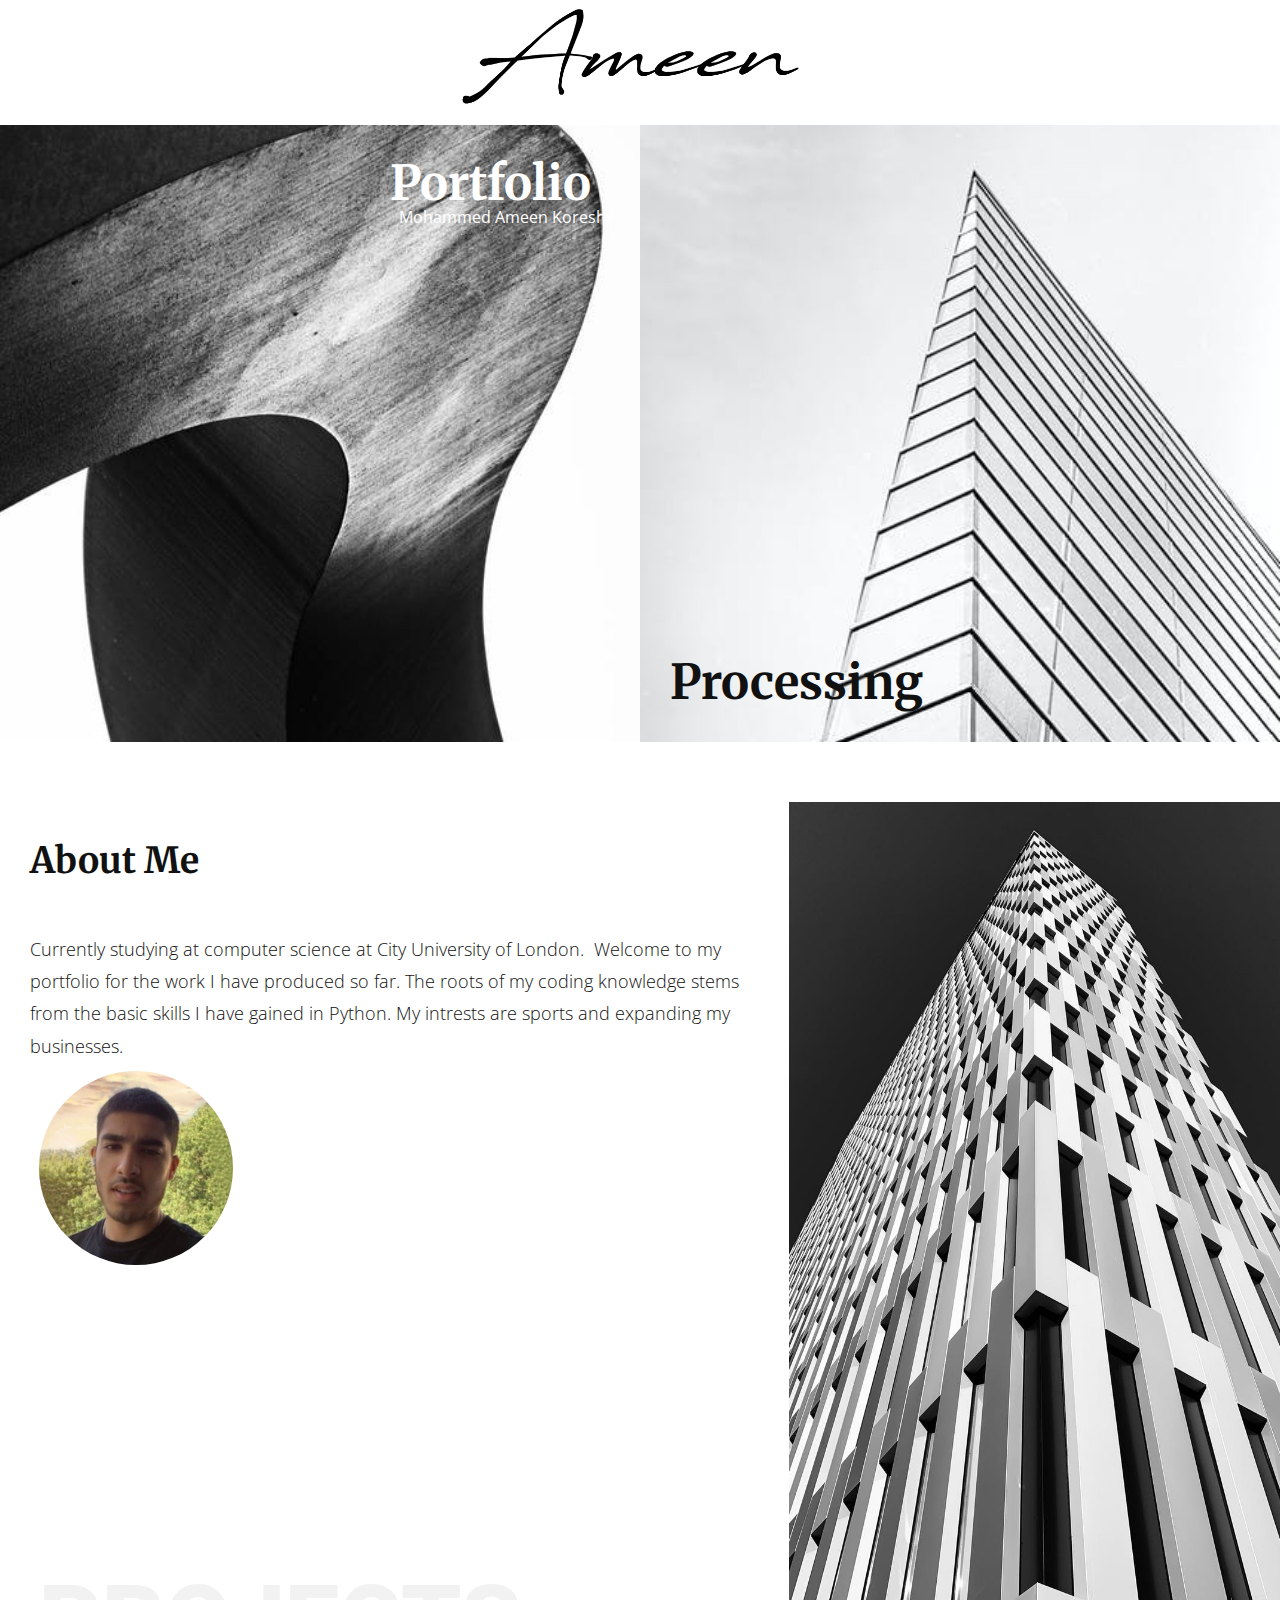
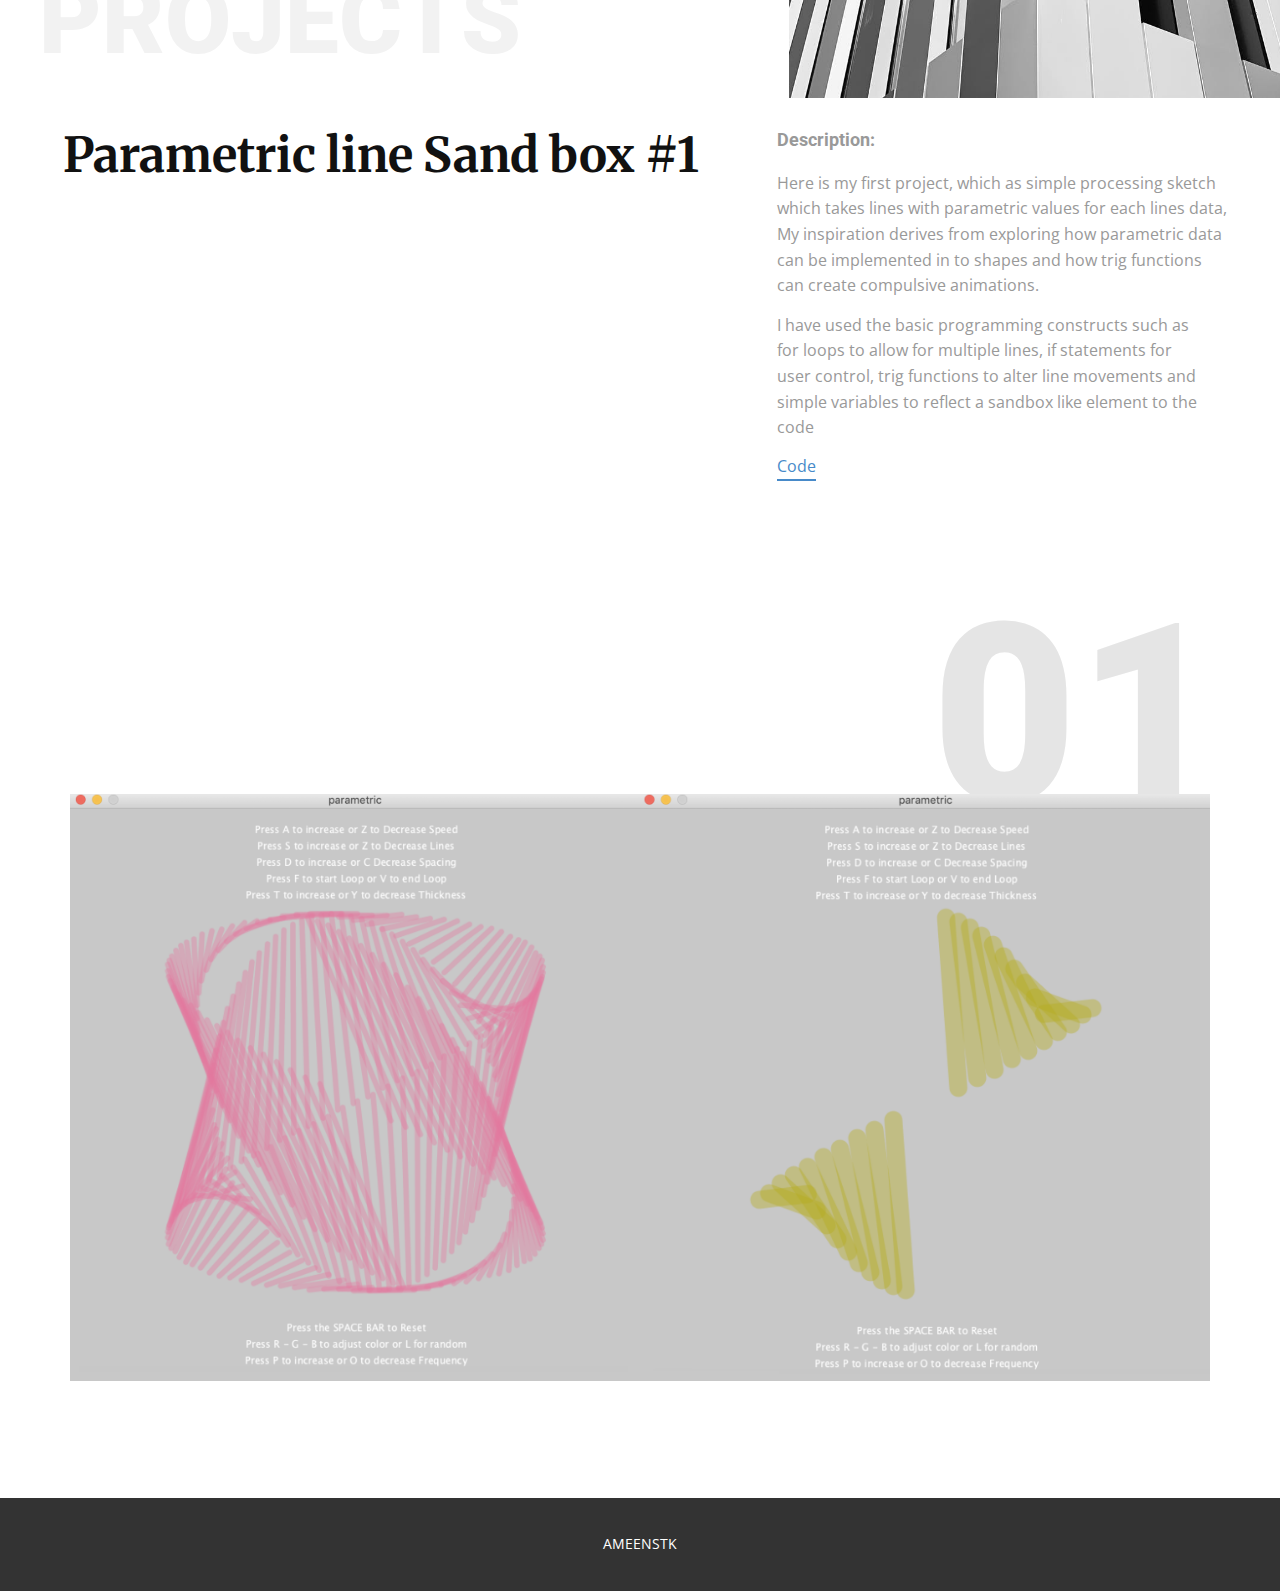
==== commit 302ce5bf: "d" ====
--- a/AmeenSTKs-Portfolio.html
+++ b/AmeenSTKs-Portfolio.html
@@ -57,7 +57,7 @@
         <div class="u-layout">
           <div class="u-layout-row">
             <div class="u-align-left u-container-style u-layout-cell u-left-cell u-size-37 u-layout-cell-1">
-              <div class="u-container-layout u-valign-top-lg u-valign-top-md u-valign-top-sm u-valign-top-xs u-container-layout-1">
+              <div class="u-container-layout u-valign-bottom u-container-layout-1">
                 <h2 class="u-custom-font u-font-merriweather u-text u-text-1">About Me</h2>
                 <p class="u-text u-text-2">Currently studying at computer science at City University of London.&nbsp; Welcome to my portfolio for the work I have produced so far. The roots of my coding knowledge stems from the basic skills I have gained in Python. My intrests are sports and expanding my businesses.</p>
                 <div alt="" class="u-image u-image-circle u-image-1" data-image-width="580" data-image-height="586"></div>
@@ -76,7 +76,7 @@
         <div class="u-layout">
           <div class="u-layout-row">
             <div class="u-container-style u-layout-cell u-left-cell u-size-35 u-layout-cell-1">
-              <div class="u-container-layout u-valign-top-lg u-valign-top-xl u-container-layout-1">
+              <div class="u-container-layout u-valign-top-xl u-container-layout-1">
                 <h2 class="u-custom-font u-font-merriweather u-text u-text-1">Parametric line Sand box #1</h2>
                 <div class="u-expand-resize u-shading u-video u-video-contain u-video-1">
                   <div style="position: absolute;" class="embed-responsive">
--- a/AmeenSTKs-Portfolio.css
+++ b/AmeenSTKs-Portfolio.css
@@ -39,10 +39,10 @@
 .u-section-2 .u-layout-wrap-1 {margin: 0 0 0 auto}
 .u-section-2 .u-layout-cell-1 {min-height: 871px}
 .u-section-2 .u-container-layout-1 {padding: 30px}
-.u-section-2 .u-text-1 {line-height: 1.6; font-weight: 700; background-image: none; font-size: 2.25rem; margin: 9px 0 0}
+.u-section-2 .u-text-1 {line-height: 1.6; font-weight: 700; background-image: none; font-size: 2.25rem; margin: 0}
 .u-section-2 .u-text-2 {font-size: 1.125rem; line-height: 1.8; font-weight: 300; margin: 43px 0 0}
-.u-section-2 .u-image-1 {width: 194px; height: 194px; background-image: url("images/Screenshot2020-10-08at20.44.09.png"); background-position: 50% 50%; margin: 9px auto 0 0}
-.u-section-2 .u-text-3 {font-weight: 900; font-size: 6rem; line-height: 1; margin: 227px auto 0 9px}
+.u-section-2 .u-image-1 {width: 194px; height: 194px; background-image: url("images/Screenshot2020-10-08at20.44.09.png"); background-position: 50% 50%; margin: 9px auto 0 9px}
+.u-section-2 .u-text-3 {font-weight: 900; font-size: 6rem; line-height: 1; margin: 307px auto 0 9px}
 .u-section-2 .u-image-2 {min-height: 617px; background-image: url("images/pexels-photo-4214764.jpeg"); background-position: 50% 0%}
 .u-section-2 .u-container-layout-2 {padding: 30px} 
 
@@ -50,21 +50,22 @@
 .u-section-2 .u-layout-wrap-1 {margin-right: initial; margin-left: initial}
 .u-section-2 .u-layout-cell-1 {min-height: 967px}
 .u-section-2 .u-container-layout-1 {padding-top: 25px}
-.u-section-2 .u-text-1 {width: auto; margin-top: 0; margin-right: -9px; margin-left: 9px}
+.u-section-2 .u-text-1 {width: auto; margin-right: -9px; margin-left: 9px}
 .u-section-2 .u-text-2 {width: auto; margin-top: 0; margin-right: -9px; margin-left: 9px}
-.u-section-2 .u-image-1 {margin-top: 16px; margin-left: 9px}
+.u-section-2 .u-image-1 {margin-top: 16px}
 .u-section-2 .u-text-3 {margin-top: 421px; margin-left: 50px; margin-right: 50px}
 .u-section-2 .u-image-2 {min-height: 509px} }
 
 @media (max-width: 991px){ .u-section-2 {min-height: 388px}
-.u-section-2 .u-layout-cell-1 {min-height: 100px}
+.u-section-2 .u-layout-cell-1 {min-height: 621px}
 .u-section-2 .u-text-1 {margin-left: 0; margin-right: 0}
 .u-section-2 .u-text-2 {margin-left: 0; margin-right: 0}
-.u-section-2 .u-image-1 {margin-top: -81px; margin-left: 0}
-.u-section-2 .u-text-3 {font-size: 3rem; width: auto; margin-top: 156px; margin-left: 37px; margin-right: 37px}
+.u-section-2 .u-image-1 {margin-top: 18px}
+.u-section-2 .u-text-3 {font-size: 3rem; width: auto; margin-top: 57px; margin-left: 37px; margin-right: 37px}
 .u-section-2 .u-image-2 {min-height: 390px} }
 
 @media (max-width: 767px){ .u-section-2 {min-height: 973px}
+.u-section-2 .u-layout-cell-1 {min-height: 100px}
 .u-section-2 .u-container-layout-1 {padding-left: 10px; padding-right: 10px}
 .u-section-2 .u-image-1 {margin-top: -57px}
 .u-section-2 .u-text-3 {font-size: 4.5rem; margin-top: 132px; margin-left: 50px; margin-right: 50px}
@@ -73,8 +74,8 @@
 
 @media (max-width: 575px){ .u-section-2 {min-height: 650px}
 .u-section-2 .u-text-1 {font-size: 1.875rem}
-.u-section-2 .u-image-1 {margin-top: -81px}
-.u-section-2 .u-text-3 {font-size: 3rem; margin-top: 156px; margin-left: 31px; margin-right: 31px}
+.u-section-2 .u-image-1 {margin-top: 18px}
+.u-section-2 .u-text-3 {font-size: 3rem; margin-top: 57px; margin-left: 31px; margin-right: 31px}
 .u-section-2 .u-image-2 {min-height: 553px} }.u-section-3 {min-height: 1400px}
 .u-section-3 .u-layout-wrap-1 {margin: 1px auto 0 0}
 .u-section-3 .u-layout-cell-1 {min-height: 776px}
@@ -95,26 +96,26 @@
 .u-section-3 .u-layout-cell-1 {min-height: 693px}
 .u-section-3 .u-container-layout-1 {padding-bottom: 0}
 .u-section-3 .u-text-1 {width: auto; margin-top: -51px; margin-left: 30px}
-.u-section-3 .u-video-1 {width: 488px; margin-top: -1px; margin-right: 17px}
+.u-section-3 .u-video-1 {width: 488px; margin-top: -27px; margin-right: 17px}
 .u-section-3 .u-layout-cell-2 {min-height: 693px}
 .u-section-3 .u-container-layout-2 {padding-top: 3px}
 .u-section-3 .u-text-2 {width: auto; margin-top: 52px; margin-right: 115px}
 .u-section-3 .u-text-3 {width: auto; margin-top: 8px; margin-right: 42px}
 .u-section-3 .u-text-4 {width: auto; margin-top: 12px; margin-right: 20px}
 .u-section-3 .u-btn-1 {margin-top: 8px}
-.u-section-3 .u-text-5 {margin-top: -27px; margin-left: 16px; margin-right: 16px}
+.u-section-3 .u-text-5 {width: auto; margin-top: -27px; margin-right: -49px; margin-left: 81px}
 .u-section-3 .u-image-1 {width: 940px; height: 487px; margin-bottom: 2px} }
 
 @media (max-width: 991px){ .u-section-3 {min-height: 1060px}
 .u-section-3 .u-layout-cell-1 {min-height: 691px}
 .u-section-3 .u-text-1 {margin-top: 5px; margin-right: -17px; margin-left: 17px}
-.u-section-3 .u-video-1 {width: 360px; height: 460px; margin-top: -16px; margin-right: auto; margin-left: 17px}
+.u-section-3 .u-video-1 {width: 360px; height: 460px; margin-top: -24px; margin-right: auto; margin-left: 0}
 .u-section-3 .u-layout-cell-2 {min-height: 691px}
 .u-section-3 .u-text-2 {margin-top: 22px; margin-right: 94px; margin-left: -26px}
 .u-section-3 .u-text-3 {margin-top: 17px; margin-right: 26px; margin-left: -26px}
 .u-section-3 .u-text-4 {margin-top: 10px; margin-right: 26px; margin-left: -26px}
 .u-section-3 .u-btn-1 {margin-top: -10px; margin-right: 41px; margin-left: auto}
-.u-section-3 .u-text-5 {width: auto; margin: 5px 0 -9px -8px}
+.u-section-3 .u-text-5 {margin: 5px 0 -9px -8px}
 .u-section-3 .u-image-1 {width: 720px; height: 373px; margin-top: -6px; margin-bottom: 0} }
 
 @media (max-width: 767px){ .u-section-3 {min-height: 1374px}
@@ -132,11 +133,11 @@
 
 @media (max-width: 575px){ .u-section-3 {min-height: 1045px}
 .u-section-3 .u-layout-cell-1 {min-height: 552px}
-.u-section-3 .u-text-1 {font-size: 1.875rem; margin-top: -68px; margin-left: 0; margin-right: 0}
-.u-section-3 .u-video-1 {width: 320px; height: 407px; margin-top: 44px; margin-left: 40px}
+.u-section-3 .u-text-1 {font-size: 1.875rem; margin-top: -19px; margin-left: 0; margin-right: 0}
+.u-section-3 .u-video-1 {width: 370px; height: 431px; margin-top: 0}
 .u-section-3 .u-layout-cell-2 {min-height: 269px}
 .u-section-3 .u-text-2 {margin-top: -54px; margin-right: 12px; margin-left: 156px}
-.u-section-3 .u-text-3 {margin-top: 147px; margin-right: 0; margin-left: 10px}
+.u-section-3 .u-text-3 {margin-top: 147px; margin-right: 10px; margin-left: 0}
 .u-section-3 .u-text-4 {margin-top: -287px; margin-right: 0; margin-left: 10px}
 .u-section-3 .u-btn-1 {margin-top: 221px; margin-right: 107px; margin-left: auto}
 .u-section-3 .u-text-5 {font-size: 6rem; margin-top: -76px; margin-right: -116px; margin-left: 163px}
